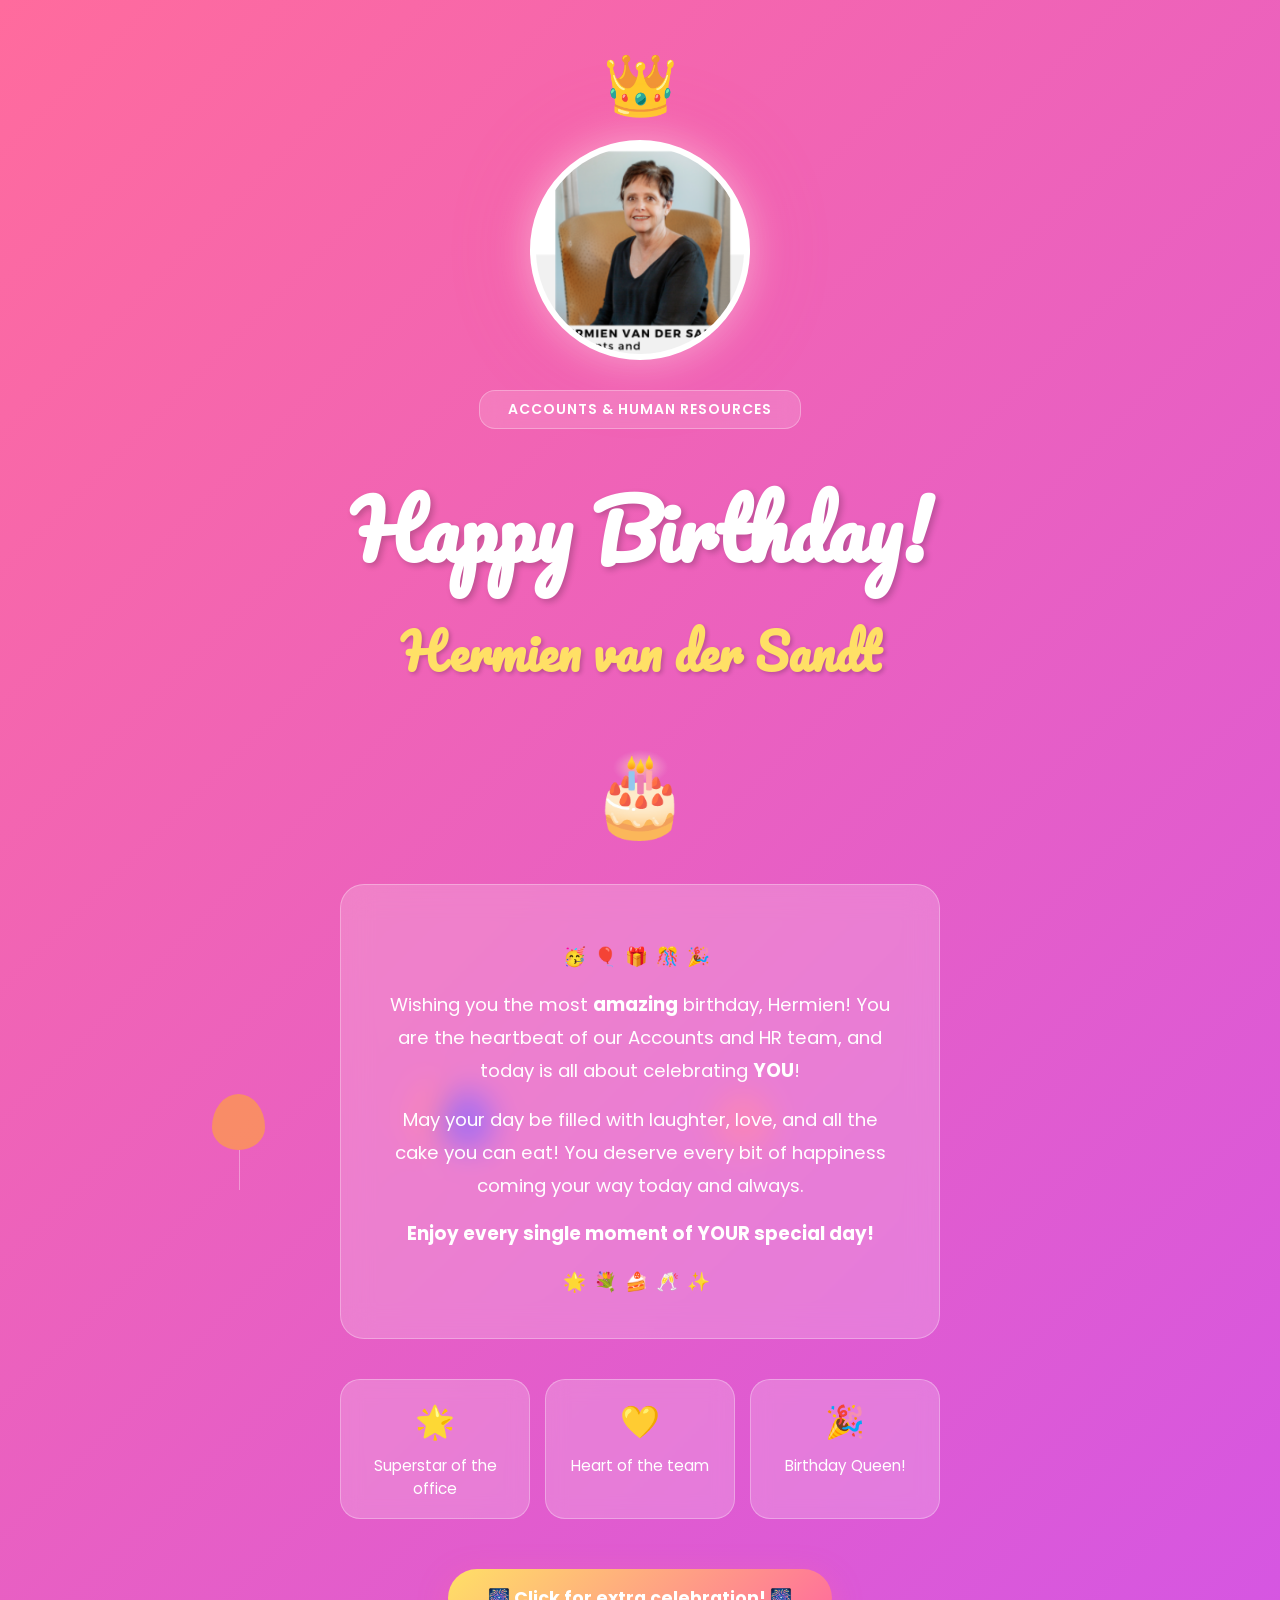
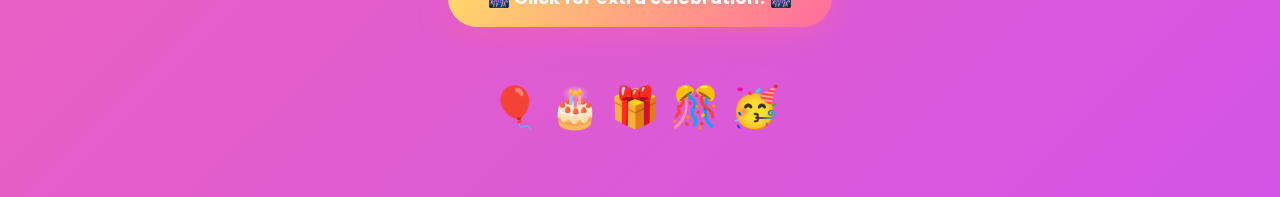
==== index.html @ 0e7e448a "Add birthday page for Hermien van der Sandt Co-Authored-By: Claude Opus 4.6 <noreply@anthropic.com>" ====
<!DOCTYPE html>
<html lang="en">
<head>
    <meta charset="UTF-8">
    <meta name="viewport" content="width=device-width, initial-scale=1.0">
    <title>Happy Birthday Hermien!</title>
    <style>
        @import url('https://fonts.googleapis.com/css2?family=Pacifico&family=Poppins:wght@400;600;700&display=swap');

        * { margin: 0; padding: 0; box-sizing: border-box; }

        body {
            font-family: 'Poppins', sans-serif;
            background: linear-gradient(135deg, #ff6b9d, #c44dff, #6e40ff, #4dc9f6);
            background-size: 400% 400%;
            animation: gradientShift 8s ease infinite;
            min-height: 100vh;
            overflow-x: hidden;
            position: relative;
        }

        @keyframes gradientShift {
            0% { background-position: 0% 50%; }
            50% { background-position: 100% 50%; }
            100% { background-position: 0% 50%; }
        }

        .confetti-container {
            position: fixed;
            top: 0; left: 0;
            width: 100%; height: 100%;
            pointer-events: none;
            z-index: 0;
            overflow: hidden;
        }

        .confetti {
            position: absolute;
            top: -20px;
            width: 12px;
            height: 12px;
            opacity: 0.85;
            animation: confettiFall linear infinite;
        }

        @keyframes confettiFall {
            0% { transform: translateY(-20px) rotate(0deg) scale(1); opacity: 1; }
            80% { opacity: 0.8; }
            100% { transform: translateY(100vh) rotate(720deg) scale(0.5); opacity: 0; }
        }

        .balloon-container {
            position: fixed;
            bottom: -150px;
            width: 100%;
            height: 100%;
            pointer-events: none;
            z-index: 0;
        }

        .balloon {
            position: absolute;
            bottom: -100px;
            width: 50px;
            height: 65px;
            border-radius: 50% 50% 50% 50% / 60% 60% 40% 40%;
            animation: floatUp ease-in infinite;
            opacity: 0.7;
        }

        .balloon::after {
            content: '';
            position: absolute;
            bottom: -40px;
            left: 50%;
            width: 1px;
            height: 40px;
            background: rgba(255,255,255,0.5);
        }

        @keyframes floatUp {
            0% { transform: translateY(0) rotate(0deg); opacity: 0; }
            10% { opacity: 0.7; }
            90% { opacity: 0.7; }
            100% { transform: translateY(-120vh) rotate(15deg); opacity: 0; }
        }

        .main-content {
            position: relative;
            z-index: 10;
            display: flex;
            flex-direction: column;
            align-items: center;
            padding: 40px 20px;
            min-height: 100vh;
        }

        .crown {
            font-size: 60px;
            animation: bounce 1s ease infinite;
            margin-bottom: -10px;
        }

        @keyframes bounce {
            0%, 100% { transform: translateY(0); }
            50% { transform: translateY(-15px); }
        }

        .photo-frame {
            width: 220px;
            height: 220px;
            border-radius: 50%;
            border: 6px solid #fff;
            box-shadow: 0 0 40px rgba(255,255,255,0.4), 0 0 80px rgba(255,107,157,0.3);
            overflow: hidden;
            margin: 20px 0;
            animation: photoGlow 2s ease-in-out infinite alternate;
            background: #fff;
        }

        .photo-frame img {
            width: 100%;
            height: 100%;
            object-fit: cover;
            object-position: center top;
        }

        @keyframes photoGlow {
            0% { box-shadow: 0 0 40px rgba(255,255,255,0.4), 0 0 80px rgba(255,107,157,0.3); }
            100% { box-shadow: 0 0 60px rgba(255,255,255,0.6), 0 0 100px rgba(196,77,255,0.4); }
        }

        .name-tag {
            background: rgba(255,255,255,0.15);
            backdrop-filter: blur(10px);
            border: 1px solid rgba(255,255,255,0.3);
            border-radius: 16px;
            padding: 8px 28px;
            margin: 10px 0;
            color: #fff;
            font-size: 14px;
            font-weight: 600;
            letter-spacing: 1px;
            text-transform: uppercase;
        }

        h1 {
            font-family: 'Pacifico', cursive;
            font-size: clamp(2.5rem, 8vw, 5rem);
            color: #fff;
            text-shadow: 3px 3px 6px rgba(0,0,0,0.2);
            margin: 20px 0 10px;
            text-align: center;
            animation: titlePop 0.6s ease-out;
        }

        @keyframes titlePop {
            0% { transform: scale(0); opacity: 0; }
            60% { transform: scale(1.1); }
            100% { transform: scale(1); opacity: 1; }
        }

        h2 {
            font-family: 'Pacifico', cursive;
            font-size: clamp(1.8rem, 5vw, 3rem);
            color: #ffe066;
            text-shadow: 2px 2px 4px rgba(0,0,0,0.2);
            margin-bottom: 30px;
            text-align: center;
        }

        .cake {
            font-size: 80px;
            animation: cakeWiggle 1.5s ease-in-out infinite;
            margin: 10px 0;
        }

        @keyframes cakeWiggle {
            0%, 100% { transform: rotate(0deg); }
            25% { transform: rotate(-5deg); }
            75% { transform: rotate(5deg); }
        }

        .message-card {
            background: rgba(255,255,255,0.2);
            backdrop-filter: blur(15px);
            border: 1px solid rgba(255,255,255,0.3);
            border-radius: 24px;
            padding: 40px;
            max-width: 600px;
            width: 90%;
            margin: 20px 0;
            text-align: center;
            animation: cardSlide 0.8s ease-out 0.3s both;
        }

        @keyframes cardSlide {
            0% { transform: translateY(50px); opacity: 0; }
            100% { transform: translateY(0); opacity: 1; }
        }

        .message-card p {
            color: #fff;
            font-size: 1.15rem;
            line-height: 1.8;
            margin-bottom: 15px;
        }

        .message-card p:last-child {
            margin-bottom: 0;
        }

        .emoji-row {
            font-size: 2rem;
            margin: 15px 0;
            letter-spacing: 8px;
        }

        .sparkle-text {
            color: #ffe066;
            font-weight: 700;
            font-size: 1.3rem;
        }

        .fun-facts {
            display: flex;
            gap: 15px;
            flex-wrap: wrap;
            justify-content: center;
            margin: 20px 0;
            max-width: 600px;
            width: 90%;
        }

        .fact-bubble {
            background: rgba(255,255,255,0.2);
            backdrop-filter: blur(10px);
            border: 1px solid rgba(255,255,255,0.3);
            border-radius: 20px;
            padding: 18px 24px;
            color: #fff;
            font-size: 0.95rem;
            flex: 1;
            min-width: 150px;
            text-align: center;
            transition: transform 0.3s;
            animation: bubblePop 0.5s ease-out both;
        }

        .fact-bubble:nth-child(1) { animation-delay: 0.5s; }
        .fact-bubble:nth-child(2) { animation-delay: 0.7s; }
        .fact-bubble:nth-child(3) { animation-delay: 0.9s; }

        .fact-bubble:hover {
            transform: scale(1.05) rotate(-2deg);
        }

        .fact-bubble .fact-icon {
            font-size: 2rem;
            display: block;
            margin-bottom: 8px;
        }

        @keyframes bubblePop {
            0% { transform: scale(0); opacity: 0; }
            60% { transform: scale(1.1); }
            100% { transform: scale(1); opacity: 1; }
        }

        .wish-button {
            background: linear-gradient(135deg, #ffe066, #ff6b9d);
            border: none;
            border-radius: 50px;
            padding: 16px 40px;
            font-family: 'Poppins', sans-serif;
            font-size: 1.1rem;
            font-weight: 700;
            color: #fff;
            cursor: pointer;
            margin: 30px 0;
            box-shadow: 0 8px 30px rgba(255,107,157,0.4);
            transition: all 0.3s;
            animation: pulse 2s ease-in-out infinite;
        }

        .wish-button:hover {
            transform: scale(1.08);
            box-shadow: 0 12px 40px rgba(255,107,157,0.6);
        }

        @keyframes pulse {
            0%, 100% { box-shadow: 0 8px 30px rgba(255,107,157,0.4); }
            50% { box-shadow: 0 8px 50px rgba(255,107,157,0.7); }
        }

        .footer-emojis {
            font-size: 2.5rem;
            margin: 20px 0;
            letter-spacing: 10px;
        }

        .firework {
            position: fixed;
            pointer-events: none;
            z-index: 100;
        }

        .firework-particle {
            position: absolute;
            width: 6px;
            height: 6px;
            border-radius: 50%;
            animation: fireworkBurst 1s ease-out forwards;
        }

        @keyframes fireworkBurst {
            0% { transform: translate(0, 0) scale(1); opacity: 1; }
            100% { opacity: 0; }
        }

        @media (max-width: 480px) {
            .photo-frame { width: 160px; height: 160px; }
            .message-card { padding: 25px; }
            .cake { font-size: 50px; }
        }
    </style>
</head>
<body>
    <div class="confetti-container" id="confetti"></div>
    <div class="balloon-container" id="balloons"></div>

    <div class="main-content">
        <div class="crown">👑</div>

        <div class="photo-frame">
            <img src="Screenshot 2026-07-02 162613.png" alt="Hermien van der Sandt">
        </div>

        <div class="name-tag">Accounts &amp; Human Resources</div>

        <h1>Happy Birthday!</h1>
        <h2>Hermien van der Sandt</h2>

        <div class="cake">🎂</div>

        <div class="message-card">
            <p class="emoji-row">🥳🎈🎁🎊🎉</p>
            <p>
                Wishing you the most <strong>amazing</strong> birthday, Hermien!
                You are the heartbeat of our Accounts and HR team, and today is all about celebrating <strong>YOU</strong>!
            </p>
            <p>
                May your day be filled with laughter, love, and all the cake you can eat!
                You deserve every bit of happiness coming your way today and always.
            </p>
            <p class="sparkle-text">
                Enjoy every single moment of YOUR special day!
            </p>
            <p class="emoji-row">🌟💐🍰🥂✨</p>
        </div>

        <div class="fun-facts">
            <div class="fact-bubble">
                <span class="fact-icon">🌟</span>
                Superstar of the office
            </div>
            <div class="fact-bubble">
                <span class="fact-icon">💛</span>
                Heart of the team
            </div>
            <div class="fact-bubble">
                <span class="fact-icon">🎉</span>
                Birthday Queen!
            </div>
        </div>

        <button class="wish-button" onclick="launchCelebration()">
            🎆 Click for extra celebration! 🎆
        </button>

        <div class="footer-emojis">🎈🎂🎁🎊🥳</div>
    </div>

    <script>
        const confettiColors = ['#ff6b9d','#ffe066','#6e40ff','#4dc9f6','#ff4757','#2ed573','#ff9f43','#ee5a24','#c44dff','#fff'];
        const confettiContainer = document.getElementById('confetti');
        const balloonContainer = document.getElementById('balloons');
        const balloonColors = ['#ff6b9d','#ffe066','#6e40ff','#4dc9f6','#2ed573','#ff9f43','#c44dff'];

        function createConfetti() {
            const confetti = document.createElement('div');
            confetti.className = 'confetti';
            const color = confettiColors[Math.floor(Math.random() * confettiColors.length)];
            const shapes = ['circle','square','triangle'];
            const shape = shapes[Math.floor(Math.random() * shapes.length)];
            confetti.style.left = Math.random() * 100 + '%';
            confetti.style.animationDuration = (Math.random() * 3 + 3) + 's';
            confetti.style.animationDelay = Math.random() * 2 + 's';
            if (shape === 'circle') {
                confetti.style.borderRadius = '50%';
                confetti.style.backgroundColor = color;
            } else if (shape === 'square') {
                confetti.style.backgroundColor = color;
            } else {
                confetti.style.width = '0';
                confetti.style.height = '0';
                confetti.style.borderLeft = '6px solid transparent';
                confetti.style.borderRight = '6px solid transparent';
                confetti.style.borderBottom = '12px solid ' + color;
                confetti.style.backgroundColor = 'transparent';
            }
            confettiContainer.appendChild(confetti);
            setTimeout(() => confetti.remove(), 6000);
        }

        function createBalloon() {
            const balloon = document.createElement('div');
            balloon.className = 'balloon';
            const color = balloonColors[Math.floor(Math.random() * balloonColors.length)];
            balloon.style.backgroundColor = color;
            balloon.style.left = Math.random() * 100 + '%';
            balloon.style.animationDuration = (Math.random() * 6 + 8) + 's';
            balloon.style.animationDelay = Math.random() * 3 + 's';
            balloon.style.width = (Math.random() * 20 + 40) + 'px';
            balloon.style.height = (Math.random() * 25 + 55) + 'px';
            balloonContainer.appendChild(balloon);
            setTimeout(() => balloon.remove(), 15000);
        }

        setInterval(createConfetti, 200);
        setInterval(createBalloon, 2000);

        for (let i = 0; i < 30; i++) setTimeout(createConfetti, i * 80);
        for (let i = 0; i < 5; i++) setTimeout(createBalloon, i * 400);

        function launchFirework(x, y) {
            const container = document.createElement('div');
            container.className = 'firework';
            container.style.left = x + 'px';
            container.style.top = y + 'px';
            const particleCount = 20;
            for (let i = 0; i < particleCount; i++) {
                const p = document.createElement('div');
                p.className = 'firework-particle';
                const angle = (i / particleCount) * 360;
                const distance = Math.random() * 80 + 40;
                const dx = Math.cos(angle * Math.PI / 180) * distance;
                const dy = Math.sin(angle * Math.PI / 180) * distance;
                p.style.backgroundColor = confettiColors[Math.floor(Math.random() * confettiColors.length)];
                p.style.setProperty('--dx', dx + 'px');
                p.style.setProperty('--dy', dy + 'px');
                p.style.animation = 'none';
                p.animate([
                    { transform: 'translate(0,0) scale(1)', opacity: 1 },
                    { transform: `translate(${dx}px,${dy}px) scale(0)`, opacity: 0 }
                ], { duration: 1000, easing: 'ease-out', fill: 'forwards' });
                container.appendChild(p);
            }
            document.body.appendChild(container);
            setTimeout(() => container.remove(), 1200);
        }

        function launchCelebration() {
            for (let i = 0; i < 60; i++) setTimeout(createConfetti, i * 30);
            const positions = [
                [window.innerWidth * 0.2, window.innerHeight * 0.3],
                [window.innerWidth * 0.5, window.innerHeight * 0.2],
                [window.innerWidth * 0.8, window.innerHeight * 0.3],
                [window.innerWidth * 0.3, window.innerHeight * 0.5],
                [window.innerWidth * 0.7, window.innerHeight * 0.5],
            ];
            positions.forEach(([x, y], i) => {
                setTimeout(() => launchFirework(x, y), i * 300);
            });
        }
    </script>
</body>
</html>
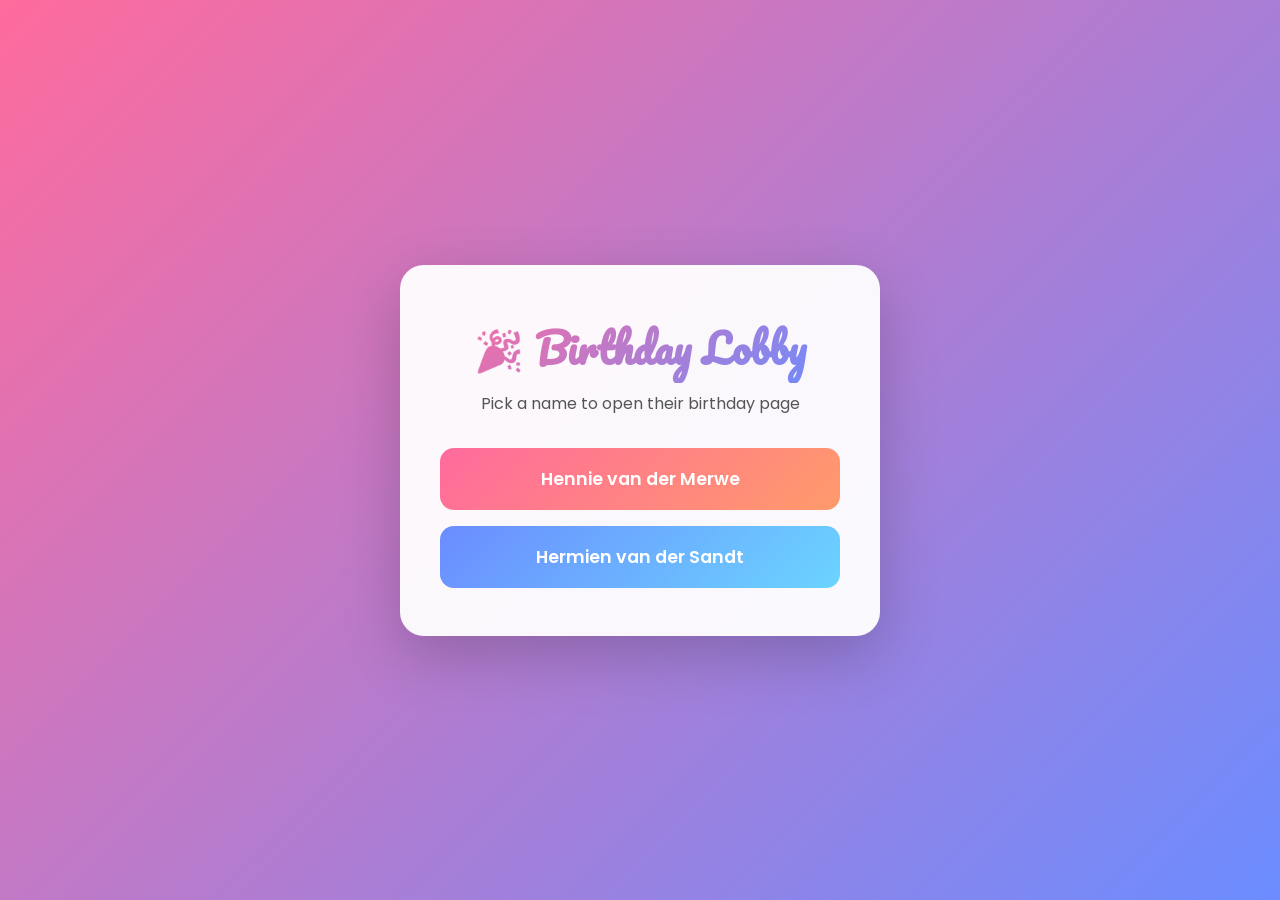
==== commit dde8fd48: "Convert index to birthday lobby landing page Transform the root index.html from an individual birthd" ====
--- a/index.html
+++ b/index.html
@@ -3,7 +3,7 @@
 <head>
     <meta charset="UTF-8">
     <meta name="viewport" content="width=device-width, initial-scale=1.0">
-    <title>Happy Birthday Hermien!</title>
+    <title>Birthday Lobby</title>
     <style>
         @import url('https://fonts.googleapis.com/css2?family=Pacifico&family=Poppins:wght@400;600;700&display=swap');
 
@@ -11,468 +11,79 @@
 
         body {
             font-family: 'Poppins', sans-serif;
-            background: linear-gradient(135deg, #ff6b9d, #c44dff, #6e40ff, #4dc9f6);
-            background-size: 400% 400%;
-            animation: gradientShift 8s ease infinite;
             min-height: 100vh;
-            overflow-x: hidden;
-            position: relative;
+            display: flex;
+            align-items: center;
+            justify-content: center;
+            background: linear-gradient(135deg, #ff6b9d, #6b8cff);
+            padding: 40px 20px;
         }
 
-        @keyframes gradientShift {
-            0% { background-position: 0% 50%; }
-            50% { background-position: 100% 50%; }
-            100% { background-position: 0% 50%; }
-        }
-
-        .confetti-container {
-            position: fixed;
-            top: 0; left: 0;
-            width: 100%; height: 100%;
-            pointer-events: none;
-            z-index: 0;
-            overflow: hidden;
-        }
-
-        .confetti {
-            position: absolute;
-            top: -20px;
-            width: 12px;
-            height: 12px;
-            opacity: 0.85;
-            animation: confettiFall linear infinite;
-        }
-
-        @keyframes confettiFall {
-            0% { transform: translateY(-20px) rotate(0deg) scale(1); opacity: 1; }
-            80% { opacity: 0.8; }
-            100% { transform: translateY(100vh) rotate(720deg) scale(0.5); opacity: 0; }
-        }
-
-        .balloon-container {
-            position: fixed;
-            bottom: -150px;
+        .lobby {
+            background: rgba(255, 255, 255, 0.95);
+            border-radius: 24px;
+            padding: 48px 40px;
+            max-width: 480px;
             width: 100%;
-            height: 100%;
-            pointer-events: none;
-            z-index: 0;
-        }
-
-        .balloon {
-            position: absolute;
-            bottom: -100px;
-            width: 50px;
-            height: 65px;
-            border-radius: 50% 50% 50% 50% / 60% 60% 40% 40%;
-            animation: floatUp ease-in infinite;
-            opacity: 0.7;
-        }
-
-        .balloon::after {
-            content: '';
-            position: absolute;
-            bottom: -40px;
-            left: 50%;
-            width: 1px;
-            height: 40px;
-            background: rgba(255,255,255,0.5);
-        }
-
-        @keyframes floatUp {
-            0% { transform: translateY(0) rotate(0deg); opacity: 0; }
-            10% { opacity: 0.7; }
-            90% { opacity: 0.7; }
-            100% { transform: translateY(-120vh) rotate(15deg); opacity: 0; }
-        }
-
-        .main-content {
-            position: relative;
-            z-index: 10;
-            display: flex;
-            flex-direction: column;
-            align-items: center;
-            padding: 40px 20px;
-            min-height: 100vh;
-        }
-
-        .crown {
-            font-size: 60px;
-            animation: bounce 1s ease infinite;
-            margin-bottom: -10px;
-        }
-
-        @keyframes bounce {
-            0%, 100% { transform: translateY(0); }
-            50% { transform: translateY(-15px); }
-        }
-
-        .photo-frame {
-            width: 220px;
-            height: 220px;
-            border-radius: 50%;
-            border: 6px solid #fff;
-            box-shadow: 0 0 40px rgba(255,255,255,0.4), 0 0 80px rgba(255,107,157,0.3);
-            overflow: hidden;
-            margin: 20px 0;
-            animation: photoGlow 2s ease-in-out infinite alternate;
-            background: #fff;
-        }
-
-        .photo-frame img {
-            width: 100%;
-            height: 100%;
-            object-fit: cover;
-            object-position: center top;
-        }
-
-        @keyframes photoGlow {
-            0% { box-shadow: 0 0 40px rgba(255,255,255,0.4), 0 0 80px rgba(255,107,157,0.3); }
-            100% { box-shadow: 0 0 60px rgba(255,255,255,0.6), 0 0 100px rgba(196,77,255,0.4); }
-        }
-
-        .name-tag {
-            background: rgba(255,255,255,0.15);
-            backdrop-filter: blur(10px);
-            border: 1px solid rgba(255,255,255,0.3);
-            border-radius: 16px;
-            padding: 8px 28px;
-            margin: 10px 0;
-            color: #fff;
-            font-size: 14px;
-            font-weight: 600;
-            letter-spacing: 1px;
-            text-transform: uppercase;
+            text-align: center;
+            box-shadow: 0 20px 60px rgba(0, 0, 0, 0.2);
         }
 
         h1 {
             font-family: 'Pacifico', cursive;
-            font-size: clamp(2.5rem, 8vw, 5rem);
-            color: #fff;
-            text-shadow: 3px 3px 6px rgba(0,0,0,0.2);
-            margin: 20px 0 10px;
-            text-align: center;
-            animation: titlePop 0.6s ease-out;
-        }
-
-        @keyframes titlePop {
-            0% { transform: scale(0); opacity: 0; }
-            60% { transform: scale(1.1); }
-            100% { transform: scale(1); opacity: 1; }
-        }
-
-        h2 {
-            font-family: 'Pacifico', cursive;
-            font-size: clamp(1.8rem, 5vw, 3rem);
-            color: #ffe066;
-            text-shadow: 2px 2px 4px rgba(0,0,0,0.2);
-            margin-bottom: 30px;
-            text-align: center;
-        }
-
-        .cake {
-            font-size: 80px;
-            animation: cakeWiggle 1.5s ease-in-out infinite;
-            margin: 10px 0;
-        }
-
-        @keyframes cakeWiggle {
-            0%, 100% { transform: rotate(0deg); }
-            25% { transform: rotate(-5deg); }
-            75% { transform: rotate(5deg); }
-        }
-
-        .message-card {
-            background: rgba(255,255,255,0.2);
-            backdrop-filter: blur(15px);
-            border: 1px solid rgba(255,255,255,0.3);
-            border-radius: 24px;
-            padding: 40px;
-            max-width: 600px;
-            width: 90%;
-            margin: 20px 0;
-            text-align: center;
-            animation: cardSlide 0.8s ease-out 0.3s both;
-        }
-
-        @keyframes cardSlide {
-            0% { transform: translateY(50px); opacity: 0; }
-            100% { transform: translateY(0); opacity: 1; }
-        }
-
-        .message-card p {
-            color: #fff;
-            font-size: 1.15rem;
-            line-height: 1.8;
-            margin-bottom: 15px;
-        }
-
-        .message-card p:last-child {
-            margin-bottom: 0;
-        }
-
-        .emoji-row {
-            font-size: 2rem;
-            margin: 15px 0;
-            letter-spacing: 8px;
-        }
-
-        .sparkle-text {
-            color: #ffe066;
-            font-weight: 700;
-            font-size: 1.3rem;
-        }
-
-        .fun-facts {
-            display: flex;
-            gap: 15px;
-            flex-wrap: wrap;
-            justify-content: center;
-            margin: 20px 0;
-            max-width: 600px;
-            width: 90%;
-        }
-
-        .fact-bubble {
-            background: rgba(255,255,255,0.2);
-            backdrop-filter: blur(10px);
-            border: 1px solid rgba(255,255,255,0.3);
-            border-radius: 20px;
-            padding: 18px 24px;
-            color: #fff;
-            font-size: 0.95rem;
-            flex: 1;
-            min-width: 150px;
-            text-align: center;
-            transition: transform 0.3s;
-            animation: bubblePop 0.5s ease-out both;
-        }
-
-        .fact-bubble:nth-child(1) { animation-delay: 0.5s; }
-        .fact-bubble:nth-child(2) { animation-delay: 0.7s; }
-        .fact-bubble:nth-child(3) { animation-delay: 0.9s; }
-
-        .fact-bubble:hover {
-            transform: scale(1.05) rotate(-2deg);
-        }
-
-        .fact-bubble .fact-icon {
-            font-size: 2rem;
-            display: block;
+            font-size: 2.5rem;
+            background: linear-gradient(135deg, #ff6b9d, #6b8cff);
+            -webkit-background-clip: text;
+            background-clip: text;
+            color: transparent;
             margin-bottom: 8px;
         }
 
-        @keyframes bubblePop {
-            0% { transform: scale(0); opacity: 0; }
-            60% { transform: scale(1.1); }
-            100% { transform: scale(1); opacity: 1; }
+        p.subtitle {
+            color: #555;
+            margin-bottom: 32px;
         }
 
-        .wish-button {
-            background: linear-gradient(135deg, #ffe066, #ff6b9d);
-            border: none;
-            border-radius: 50px;
-            padding: 16px 40px;
-            font-family: 'Poppins', sans-serif;
-            font-size: 1.1rem;
-            font-weight: 700;
-            color: #fff;
-            cursor: pointer;
-            margin: 30px 0;
-            box-shadow: 0 8px 30px rgba(255,107,157,0.4);
-            transition: all 0.3s;
-            animation: pulse 2s ease-in-out infinite;
+        .cards {
+            display: flex;
+            flex-direction: column;
+            gap: 16px;
         }
 
-        .wish-button:hover {
-            transform: scale(1.08);
-            box-shadow: 0 12px 40px rgba(255,107,157,0.6);
+        .card {
+            display: block;
+            padding: 18px 24px;
+            border-radius: 14px;
+            background: linear-gradient(135deg, #ff6b9d, #ff9a6b);
+            color: #fff;
+            text-decoration: none;
+            font-weight: 600;
+            font-size: 1.1rem;
+            transition: transform 0.2s ease, box-shadow 0.2s ease;
         }
 
-        @keyframes pulse {
-            0%, 100% { box-shadow: 0 8px 30px rgba(255,107,157,0.4); }
-            50% { box-shadow: 0 8px 50px rgba(255,107,157,0.7); }
+        .card:hover {
+            transform: translateY(-3px);
+            box-shadow: 0 10px 24px rgba(255, 107, 157, 0.4);
         }
 
-        .footer-emojis {
-            font-size: 2.5rem;
-            margin: 20px 0;
-            letter-spacing: 10px;
+        .card:nth-child(2) {
+            background: linear-gradient(135deg, #6b8cff, #6bd4ff);
         }
 
-        .firework {
-            position: fixed;
-            pointer-events: none;
-            z-index: 100;
-        }
-
-        .firework-particle {
-            position: absolute;
-            width: 6px;
-            height: 6px;
-            border-radius: 50%;
-            animation: fireworkBurst 1s ease-out forwards;
-        }
-
-        @keyframes fireworkBurst {
-            0% { transform: translate(0, 0) scale(1); opacity: 1; }
-            100% { opacity: 0; }
-        }
-
-        @media (max-width: 480px) {
-            .photo-frame { width: 160px; height: 160px; }
-            .message-card { padding: 25px; }
-            .cake { font-size: 50px; }
+        .card:nth-child(2):hover {
+            box-shadow: 0 10px 24px rgba(107, 140, 255, 0.4);
         }
     </style>
 </head>
 <body>
-    <div class="confetti-container" id="confetti"></div>
-    <div class="balloon-container" id="balloons"></div>
-
-    <div class="main-content">
-        <div class="crown">👑</div>
-
-        <div class="photo-frame">
-            <img src="Screenshot 2026-07-02 162613.png" alt="Hermien van der Sandt">
+    <div class="lobby">
+        <h1>🎉 Birthday Lobby</h1>
+        <p class="subtitle">Pick a name to open their birthday page</p>
+        <div class="cards">
+            <a class="card" href="Hennie/">Hennie van der Merwe</a>
+            <a class="card" href="Hermien/">Hermien van der Sandt</a>
         </div>
-
-        <div class="name-tag">Accounts &amp; Human Resources</div>
-
-        <h1>Happy Birthday!</h1>
-        <h2>Hermien van der Sandt</h2>
-
-        <div class="cake">🎂</div>
-
-        <div class="message-card">
-            <p class="emoji-row">🥳🎈🎁🎊🎉</p>
-            <p>
-                Wishing you the most <strong>amazing</strong> birthday, Hermien!
-                You are the heartbeat of our Accounts and HR team, and today is all about celebrating <strong>YOU</strong>!
-            </p>
-            <p>
-                May your day be filled with laughter, love, and all the cake you can eat!
-                You deserve every bit of happiness coming your way today and always.
-            </p>
-            <p class="sparkle-text">
-                Enjoy every single moment of YOUR special day!
-            </p>
-            <p class="emoji-row">🌟💐🍰🥂✨</p>
-        </div>
-
-        <div class="fun-facts">
-            <div class="fact-bubble">
-                <span class="fact-icon">🌟</span>
-                Superstar of the office
-            </div>
-            <div class="fact-bubble">
-                <span class="fact-icon">💛</span>
-                Heart of the team
-            </div>
-            <div class="fact-bubble">
-                <span class="fact-icon">🎉</span>
-                Birthday Queen!
-            </div>
-        </div>
-
-        <button class="wish-button" onclick="launchCelebration()">
-            🎆 Click for extra celebration! 🎆
-        </button>
-
-        <div class="footer-emojis">🎈🎂🎁🎊🥳</div>
     </div>
-
-    <script>
-        const confettiColors = ['#ff6b9d','#ffe066','#6e40ff','#4dc9f6','#ff4757','#2ed573','#ff9f43','#ee5a24','#c44dff','#fff'];
-        const confettiContainer = document.getElementById('confetti');
-        const balloonContainer = document.getElementById('balloons');
-        const balloonColors = ['#ff6b9d','#ffe066','#6e40ff','#4dc9f6','#2ed573','#ff9f43','#c44dff'];
-
-        function createConfetti() {
-            const confetti = document.createElement('div');
-            confetti.className = 'confetti';
-            const color = confettiColors[Math.floor(Math.random() * confettiColors.length)];
-            const shapes = ['circle','square','triangle'];
-            const shape = shapes[Math.floor(Math.random() * shapes.length)];
-            confetti.style.left = Math.random() * 100 + '%';
-            confetti.style.animationDuration = (Math.random() * 3 + 3) + 's';
-            confetti.style.animationDelay = Math.random() * 2 + 's';
-            if (shape === 'circle') {
-                confetti.style.borderRadius = '50%';
-                confetti.style.backgroundColor = color;
-            } else if (shape === 'square') {
-                confetti.style.backgroundColor = color;
-            } else {
-                confetti.style.width = '0';
-                confetti.style.height = '0';
-                confetti.style.borderLeft = '6px solid transparent';
-                confetti.style.borderRight = '6px solid transparent';
-                confetti.style.borderBottom = '12px solid ' + color;
-                confetti.style.backgroundColor = 'transparent';
-            }
-            confettiContainer.appendChild(confetti);
-            setTimeout(() => confetti.remove(), 6000);
-        }
-
-        function createBalloon() {
-            const balloon = document.createElement('div');
-            balloon.className = 'balloon';
-            const color = balloonColors[Math.floor(Math.random() * balloonColors.length)];
-            balloon.style.backgroundColor = color;
-            balloon.style.left = Math.random() * 100 + '%';
-            balloon.style.animationDuration = (Math.random() * 6 + 8) + 's';
-            balloon.style.animationDelay = Math.random() * 3 + 's';
-            balloon.style.width = (Math.random() * 20 + 40) + 'px';
-            balloon.style.height = (Math.random() * 25 + 55) + 'px';
-            balloonContainer.appendChild(balloon);
-            setTimeout(() => balloon.remove(), 15000);
-        }
-
-        setInterval(createConfetti, 200);
-        setInterval(createBalloon, 2000);
-
-        for (let i = 0; i < 30; i++) setTimeout(createConfetti, i * 80);
-        for (let i = 0; i < 5; i++) setTimeout(createBalloon, i * 400);
-
-        function launchFirework(x, y) {
-            const container = document.createElement('div');
-            container.className = 'firework';
-            container.style.left = x + 'px';
-            container.style.top = y + 'px';
-            const particleCount = 20;
-            for (let i = 0; i < particleCount; i++) {
-                const p = document.createElement('div');
-                p.className = 'firework-particle';
-                const angle = (i / particleCount) * 360;
-                const distance = Math.random() * 80 + 40;
-                const dx = Math.cos(angle * Math.PI / 180) * distance;
-                const dy = Math.sin(angle * Math.PI / 180) * distance;
-                p.style.backgroundColor = confettiColors[Math.floor(Math.random() * confettiColors.length)];
-                p.style.setProperty('--dx', dx + 'px');
-                p.style.setProperty('--dy', dy + 'px');
-                p.style.animation = 'none';
-                p.animate([
-                    { transform: 'translate(0,0) scale(1)', opacity: 1 },
-                    { transform: `translate(${dx}px,${dy}px) scale(0)`, opacity: 0 }
-                ], { duration: 1000, easing: 'ease-out', fill: 'forwards' });
-                container.appendChild(p);
-            }
-            document.body.appendChild(container);
-            setTimeout(() => container.remove(), 1200);
-        }
-
-        function launchCelebration() {
-            for (let i = 0; i < 60; i++) setTimeout(createConfetti, i * 30);
-            const positions = [
-                [window.innerWidth * 0.2, window.innerHeight * 0.3],
-                [window.innerWidth * 0.5, window.innerHeight * 0.2],
-                [window.innerWidth * 0.8, window.innerHeight * 0.3],
-                [window.innerWidth * 0.3, window.innerHeight * 0.5],
-                [window.innerWidth * 0.7, window.innerHeight * 0.5],
-            ];
-            positions.forEach(([x, y], i) => {
-                setTimeout(() => launchFirework(x, y), i * 300);
-            });
-        }
-    </script>
 </body>
 </html>
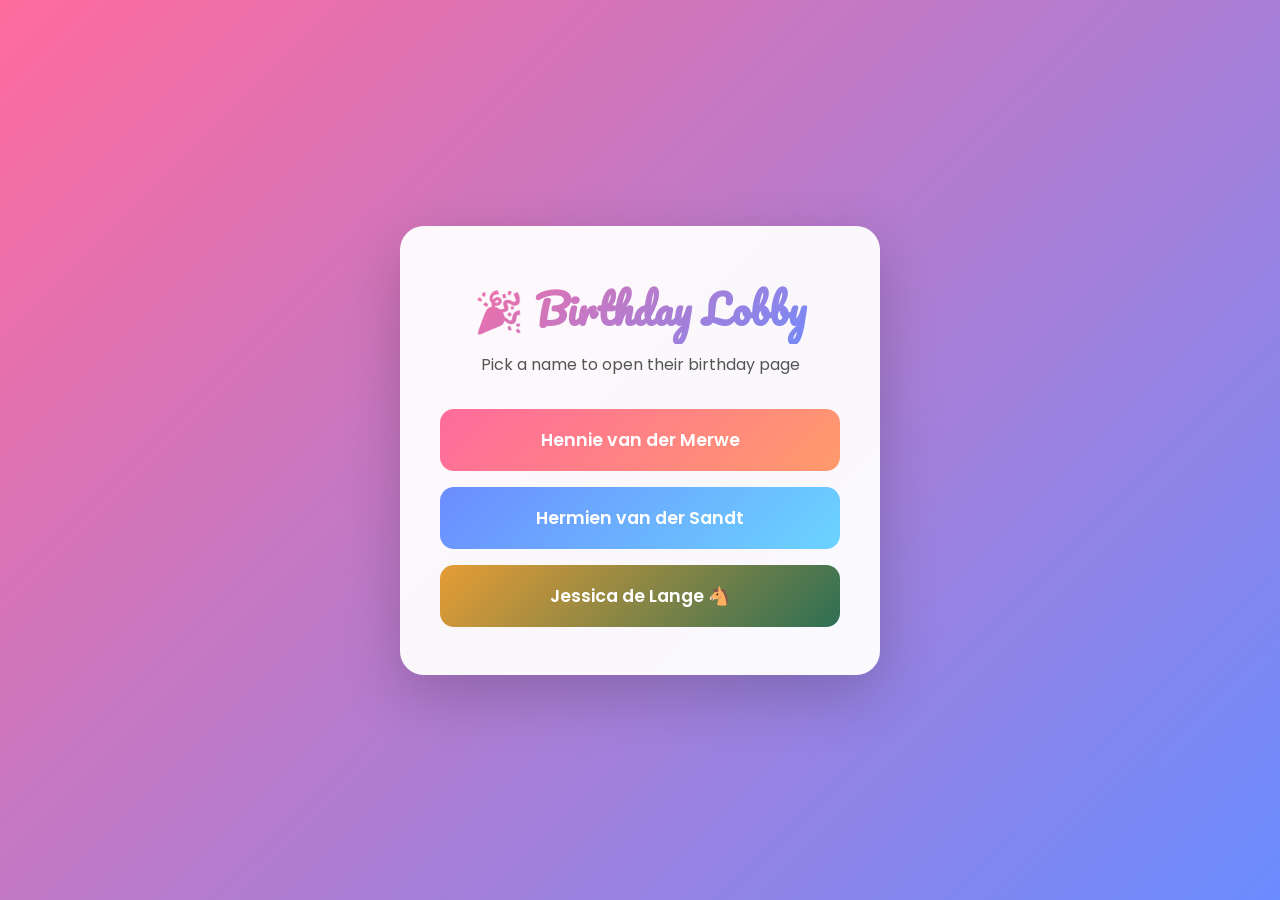
==== commit 66ed6551: "Add Jessica birthday page and profile images Adds Jessica/index.html — a horse-themed interactive bi" ====
--- a/index.html
+++ b/index.html
@@ -83,6 +83,7 @@
         <div class="cards">
             <a class="card" href="Hennie/">Hennie van der Merwe</a>
             <a class="card" href="Hermien/">Hermien van der Sandt</a>
+            <a class="card" style="background: linear-gradient(135deg, #e69d35, #2e6f54);" href="Jessica/">Jessica de Lange 🐴</a>
         </div>
     </div>
 </body>
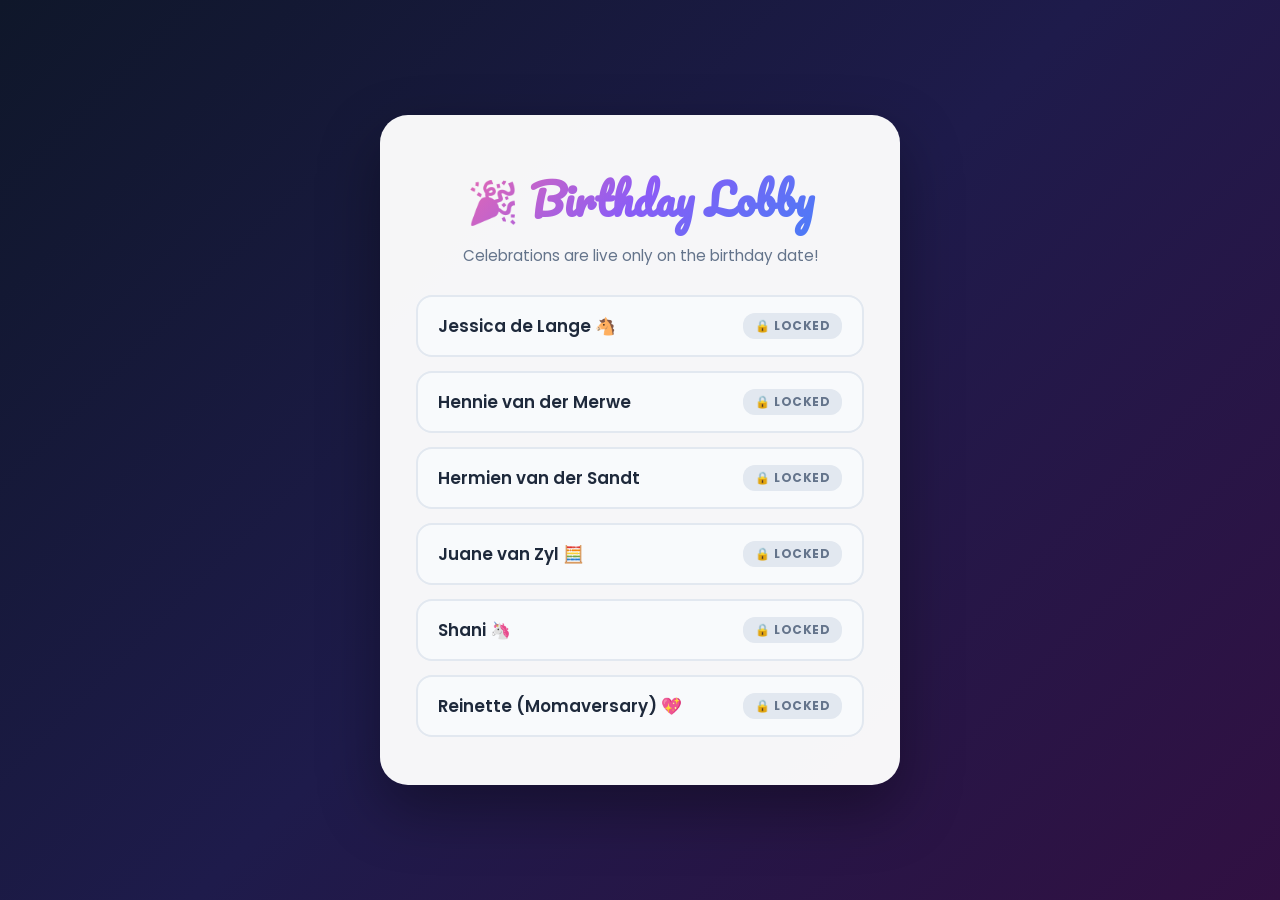
==== commit 2764962c: "Add birthday date-gate and lobby UI updates Add per-page 'date-gate' scripts and overlay styles to b" ====
--- a/index.html
+++ b/index.html
@@ -15,24 +15,24 @@
             display: flex;
             align-items: center;
             justify-content: center;
-            background: linear-gradient(135deg, #ff6b9d, #6b8cff);
+            background: linear-gradient(135deg, #0f172a, #1e1b4b, #311042);
             padding: 40px 20px;
         }
 
         .lobby {
-            background: rgba(255, 255, 255, 0.95);
-            border-radius: 24px;
-            padding: 48px 40px;
-            max-width: 480px;
+            background: rgba(255, 255, 255, 0.96);
+            border-radius: 28px;
+            padding: 48px 36px;
+            max-width: 520px;
             width: 100%;
             text-align: center;
-            box-shadow: 0 20px 60px rgba(0, 0, 0, 0.2);
+            box-shadow: 0 25px 60px rgba(0, 0, 0, 0.35);
         }
 
         h1 {
             font-family: 'Pacifico', cursive;
-            font-size: 2.5rem;
-            background: linear-gradient(135deg, #ff6b9d, #6b8cff);
+            font-size: 2.6rem;
+            background: linear-gradient(135deg, #ff6b9d, #8b5cf6, #3b82f6);
             -webkit-background-clip: text;
             background-clip: text;
             color: transparent;
@@ -40,51 +40,135 @@
         }
 
         p.subtitle {
-            color: #555;
-            margin-bottom: 32px;
+            color: #64748b;
+            font-size: 0.95rem;
+            margin-bottom: 28px;
         }
 
         .cards {
             display: flex;
             flex-direction: column;
-            gap: 16px;
+            gap: 14px;
         }
 
         .card {
-            display: block;
-            padding: 18px 24px;
-            border-radius: 14px;
-            background: linear-gradient(135deg, #ff6b9d, #ff9a6b);
-            color: #fff;
+            display: flex;
+            align-items: center;
+            justify-content: space-between;
+            padding: 16px 20px;
+            border-radius: 16px;
+            background: #f8fafc;
+            border: 2px solid #e2e8f0;
+            color: #1e293b;
             text-decoration: none;
             font-weight: 600;
-            font-size: 1.1rem;
-            transition: transform 0.2s ease, box-shadow 0.2s ease;
+            font-size: 1.05rem;
+            transition: all 0.25s ease;
         }
 
         .card:hover {
-            transform: translateY(-3px);
-            box-shadow: 0 10px 24px rgba(255, 107, 157, 0.4);
+            transform: translateY(-2px);
+            border-color: #8b5cf6;
+            box-shadow: 0 10px 24px rgba(139, 92, 246, 0.15);
         }
 
-        .card:nth-child(2) {
-            background: linear-gradient(135deg, #6b8cff, #6bd4ff);
+        .card.active-today {
+            background: linear-gradient(135deg, #e69d35, #2e6f54);
+            border-color: #f4c463;
+            color: #ffffff;
+            box-shadow: 0 8px 20px rgba(46, 111, 84, 0.3);
         }
 
-        .card:nth-child(2):hover {
-            box-shadow: 0 10px 24px rgba(107, 140, 255, 0.4);
+        .card.active-today:hover {
+            box-shadow: 0 12px 28px rgba(46, 111, 84, 0.45);
+        }
+
+        .card-name {
+            display: flex;
+            align-items: center;
+            gap: 8px;
+        }
+
+        .status-badge {
+            font-size: 0.75rem;
+            font-weight: 700;
+            padding: 4px 12px;
+            border-radius: 12px;
+            text-transform: uppercase;
+            letter-spacing: 0.5px;
+        }
+
+        .status-badge.live {
+            background: #22c55e;
+            color: #ffffff;
+            box-shadow: 0 0 10px rgba(34, 197, 94, 0.5);
+            animation: pulseGlow 2s infinite;
+        }
+
+        @keyframes pulseGlow {
+            0%, 100% { transform: scale(1); }
+            50% { transform: scale(1.05); }
+        }
+
+        .status-badge.locked {
+            background: #e2e8f0;
+            color: #64748b;
         }
     </style>
 </head>
 <body>
     <div class="lobby">
         <h1>🎉 Birthday Lobby</h1>
-        <p class="subtitle">Pick a name to open their birthday page</p>
+        <p class="subtitle">Celebrations are live only on the birthday date!</p>
         <div class="cards">
-            <a class="card" href="Hennie/">Hennie van der Merwe</a>
-            <a class="card" href="Hermien/">Hermien van der Sandt</a>
-            <a class="card" style="background: linear-gradient(135deg, #e69d35, #2e6f54);" href="Jessica/">Jessica de Lange 🐴</a>
+            <a class="card" data-month="7" data-day="31" href="Jessica/">
+                <span class="card-name">Jessica de Lange 🐴</span>
+                <span class="status-badge">Checking...</span>
+            </a>
+            <a class="card" data-month="10" data-day="15" href="Hennie/">
+                <span class="card-name">Hennie van der Merwe</span>
+                <span class="status-badge">Checking...</span>
+            </a>
+            <a class="card" data-month="7" data-day="2" href="Hermien/">
+                <span class="card-name">Hermien van der Sandt</span>
+                <span class="status-badge">Checking...</span>
+            </a>
+            <a class="card" data-month="7" data-day="24" href="Juane/">
+                <span class="card-name">Juane van Zyl 🧮</span>
+                <span class="status-badge">Checking...</span>
+            </a>
+            <a class="card" data-month="7" data-day="24" href="Shani/">
+                <span class="card-name">Shani 🦄</span>
+                <span class="status-badge">Checking...</span>
+            </a>
+            <a class="card" data-month="7" data-day="24" href="momaversary/">
+                <span class="card-name">Reinette (Momaversary) 💖</span>
+                <span class="status-badge">Checking...</span>
+            </a>
         </div>
     </div>
+
+    <script>
+        document.addEventListener('DOMContentLoaded', function() {
+            const today = new Date();
+            const currentMonth = today.getMonth() + 1;
+            const currentDay = today.getDate();
+
+            document.querySelectorAll('.card[data-month][data-day]').forEach(card => {
+                const m = parseInt(card.dataset.month, 10);
+                const d = parseInt(card.dataset.day, 10);
+                const badge = card.querySelector('.status-badge');
+                
+                if (m === currentMonth && d === currentDay) {
+                    card.classList.add('active-today');
+                    badge.className = 'status-badge live';
+                    badge.innerHTML = '🎉 LIVE TODAY!';
+                } else {
+                    badge.className = 'status-badge locked';
+                    badge.innerHTML = '🔒 Locked';
+                }
+            });
+        });
+    </script>
 </body>
 </html>
